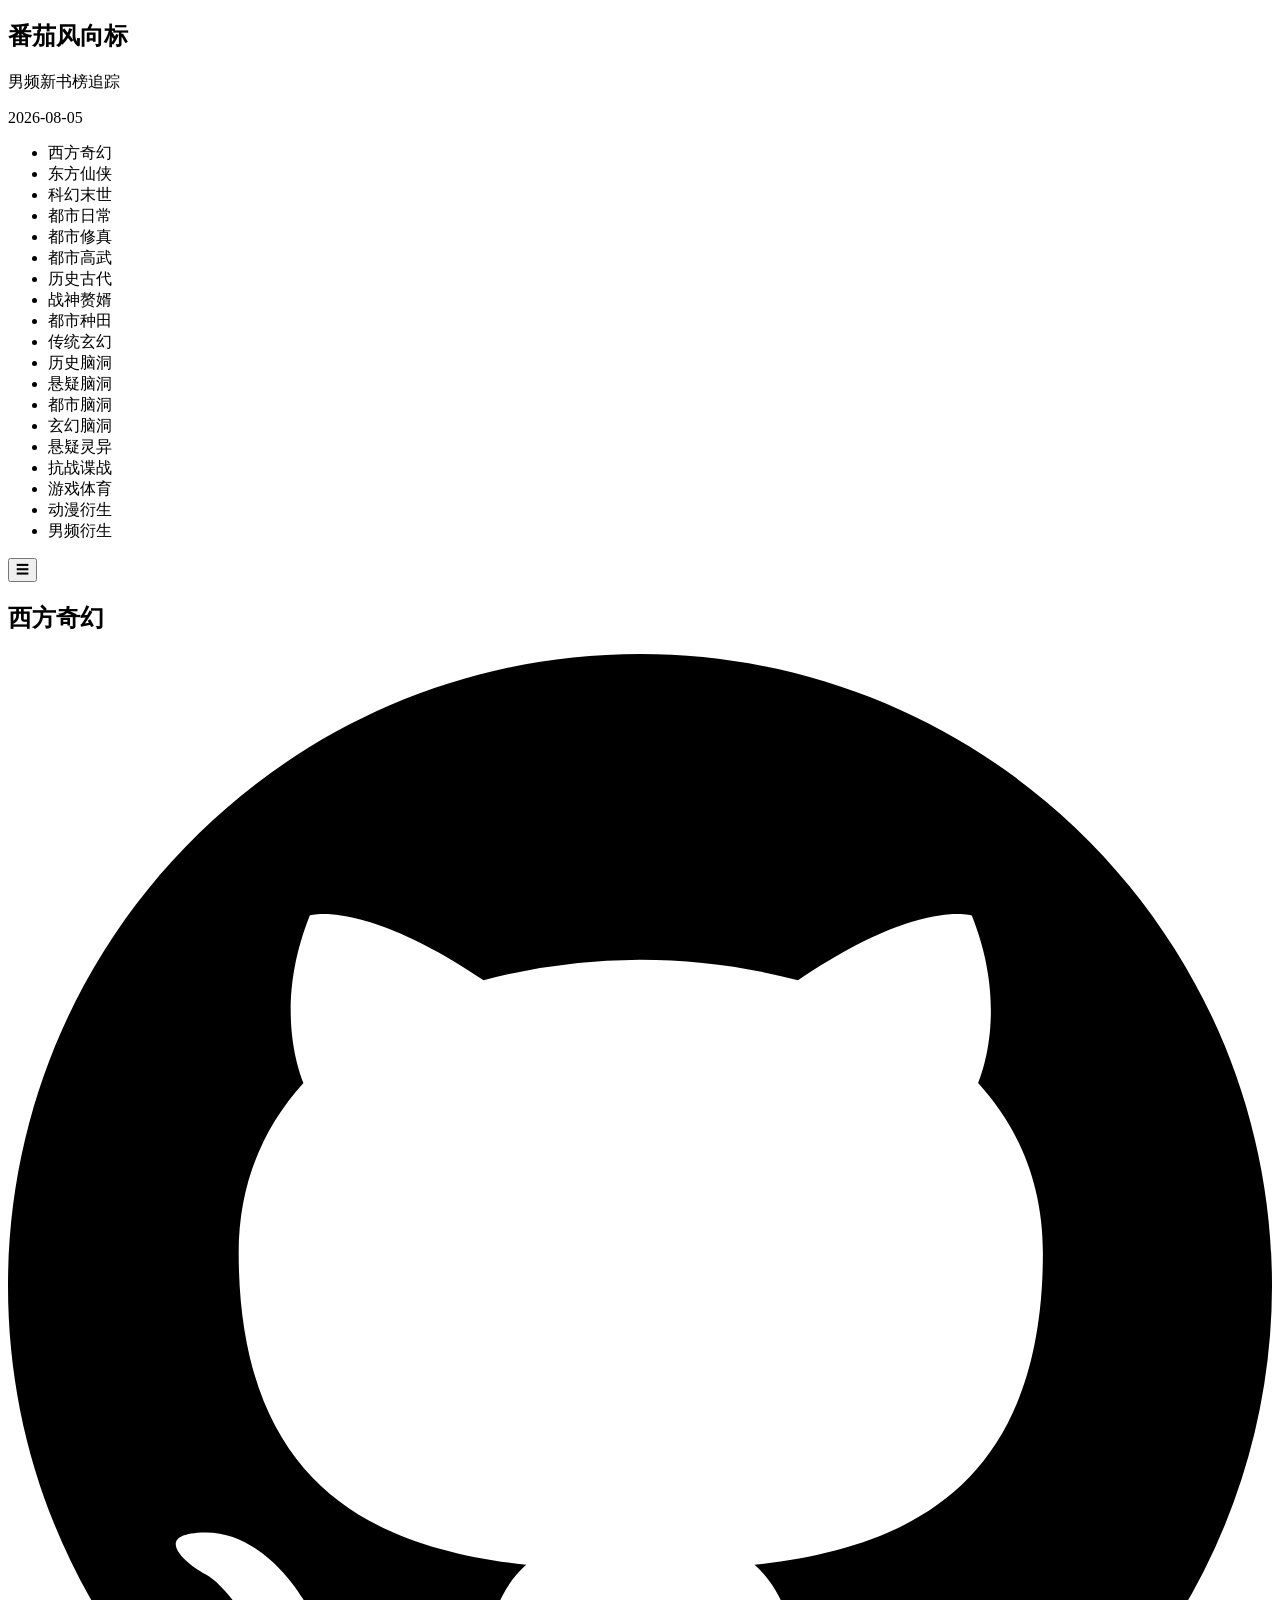
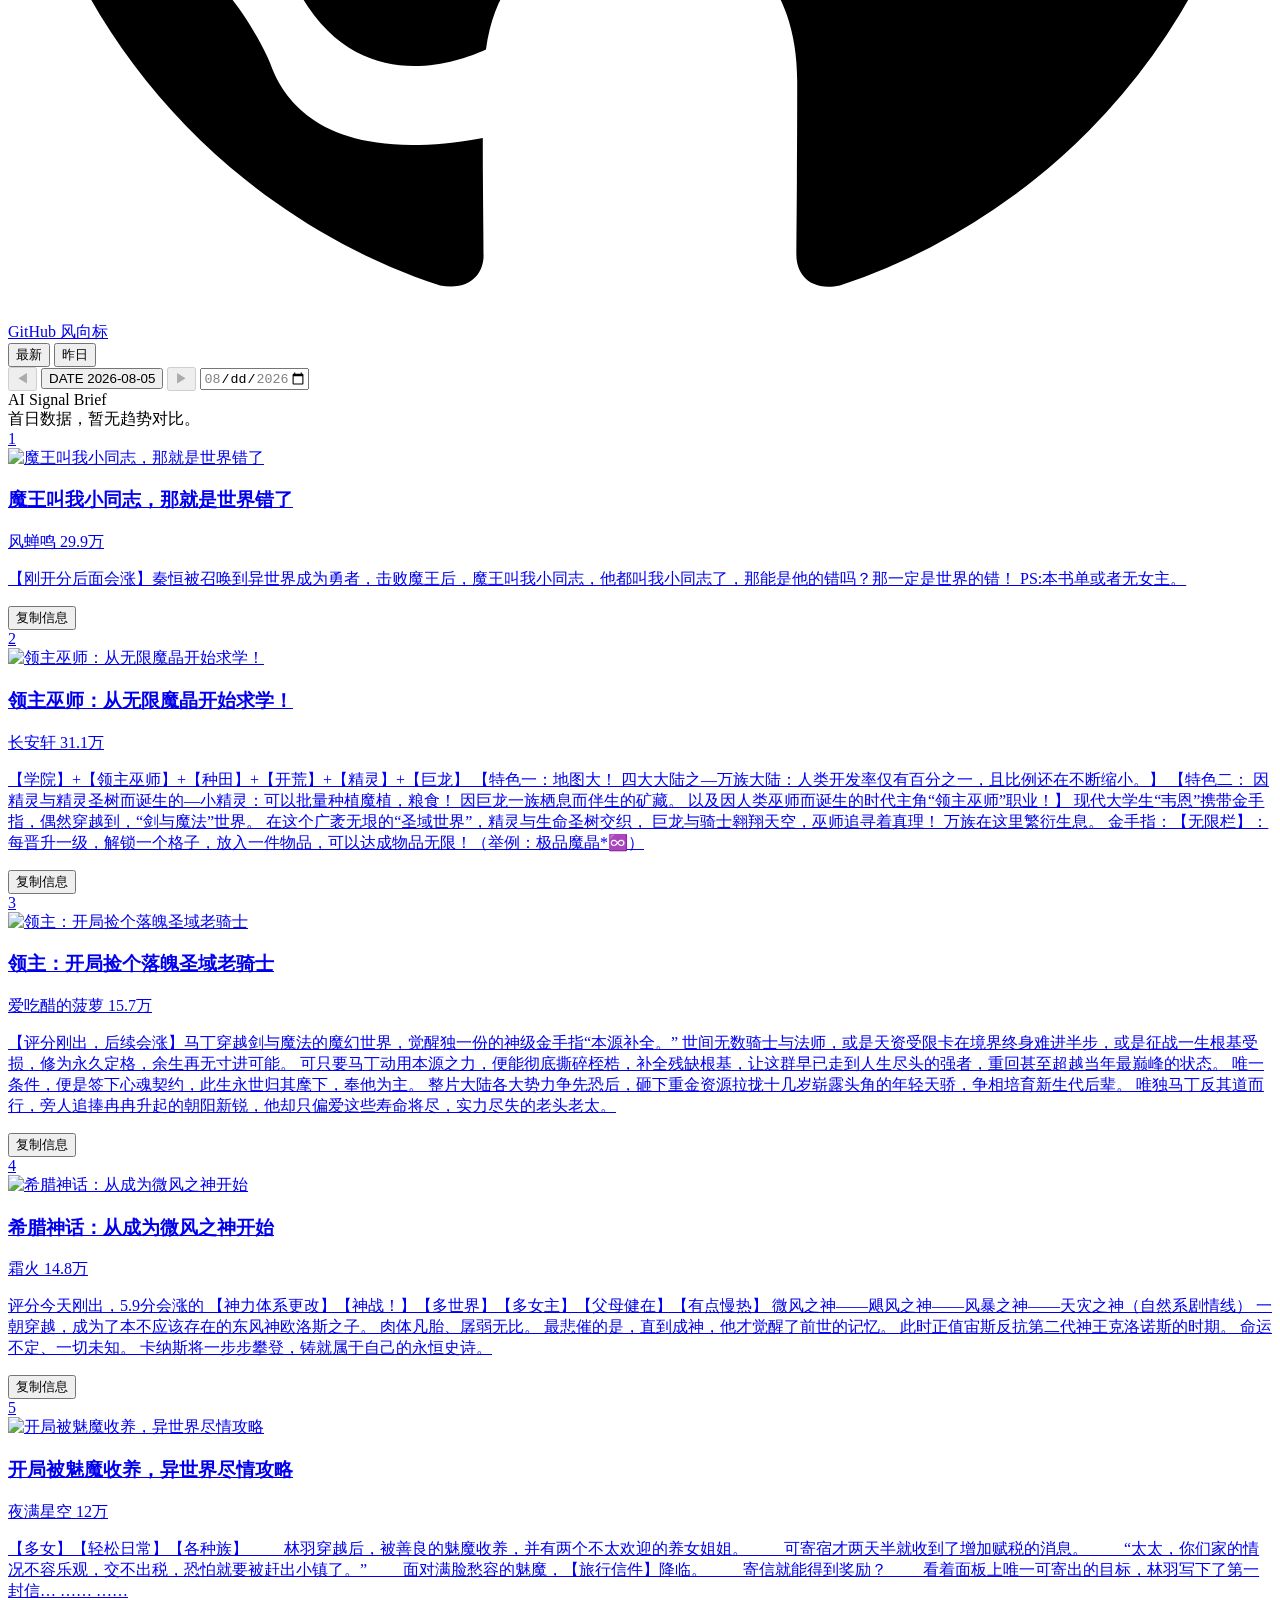
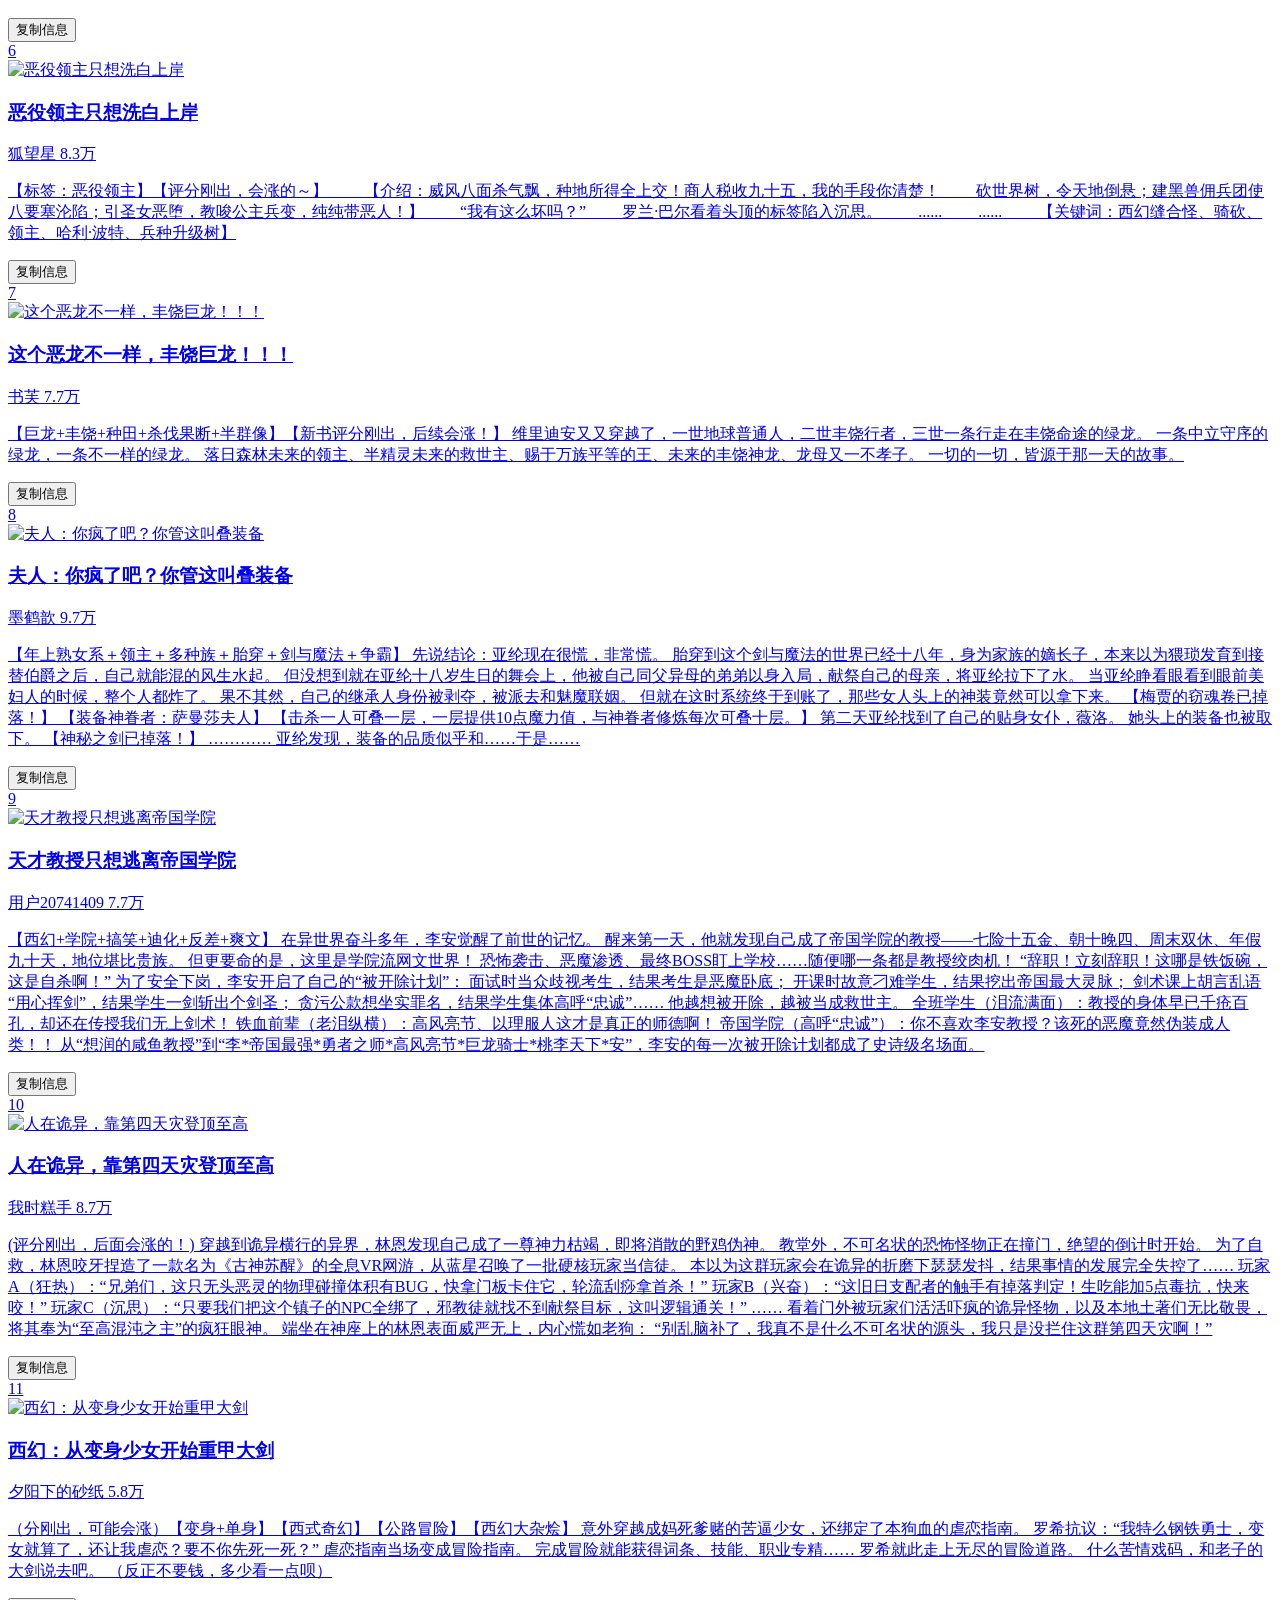
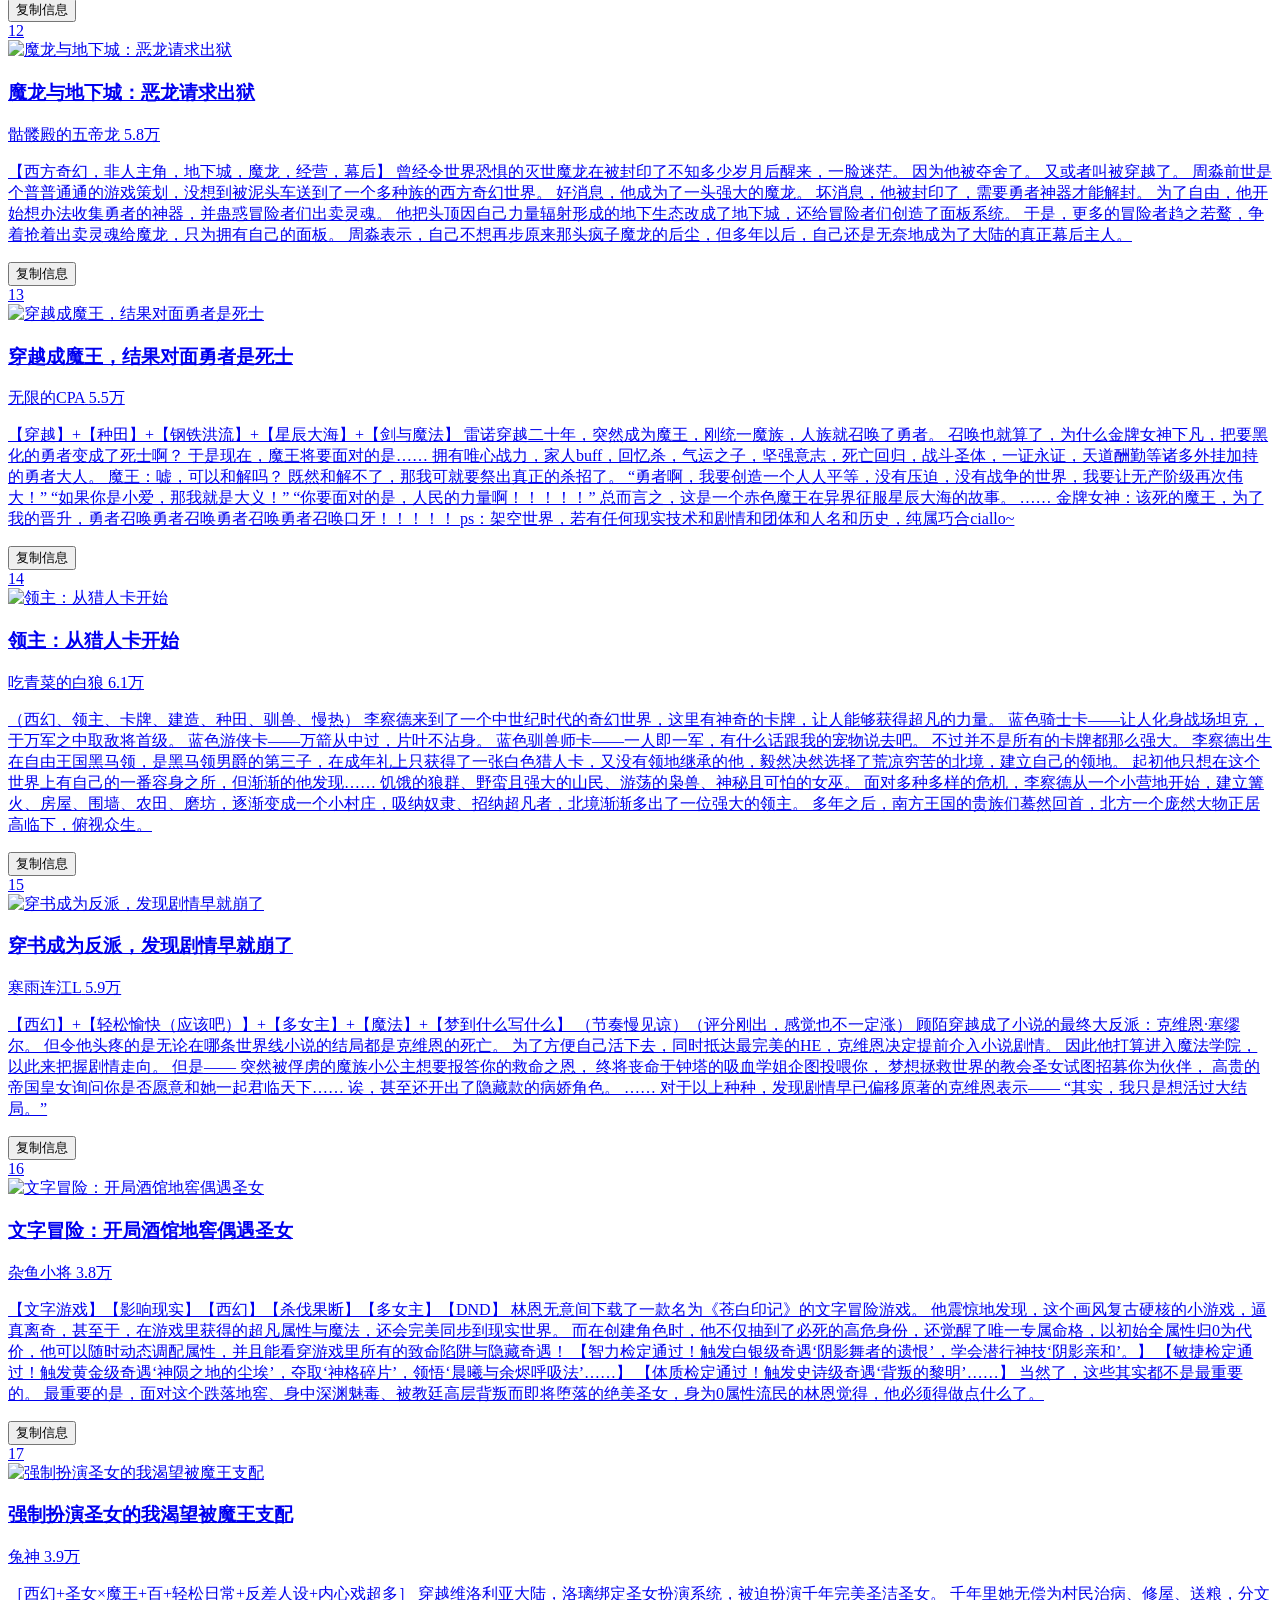
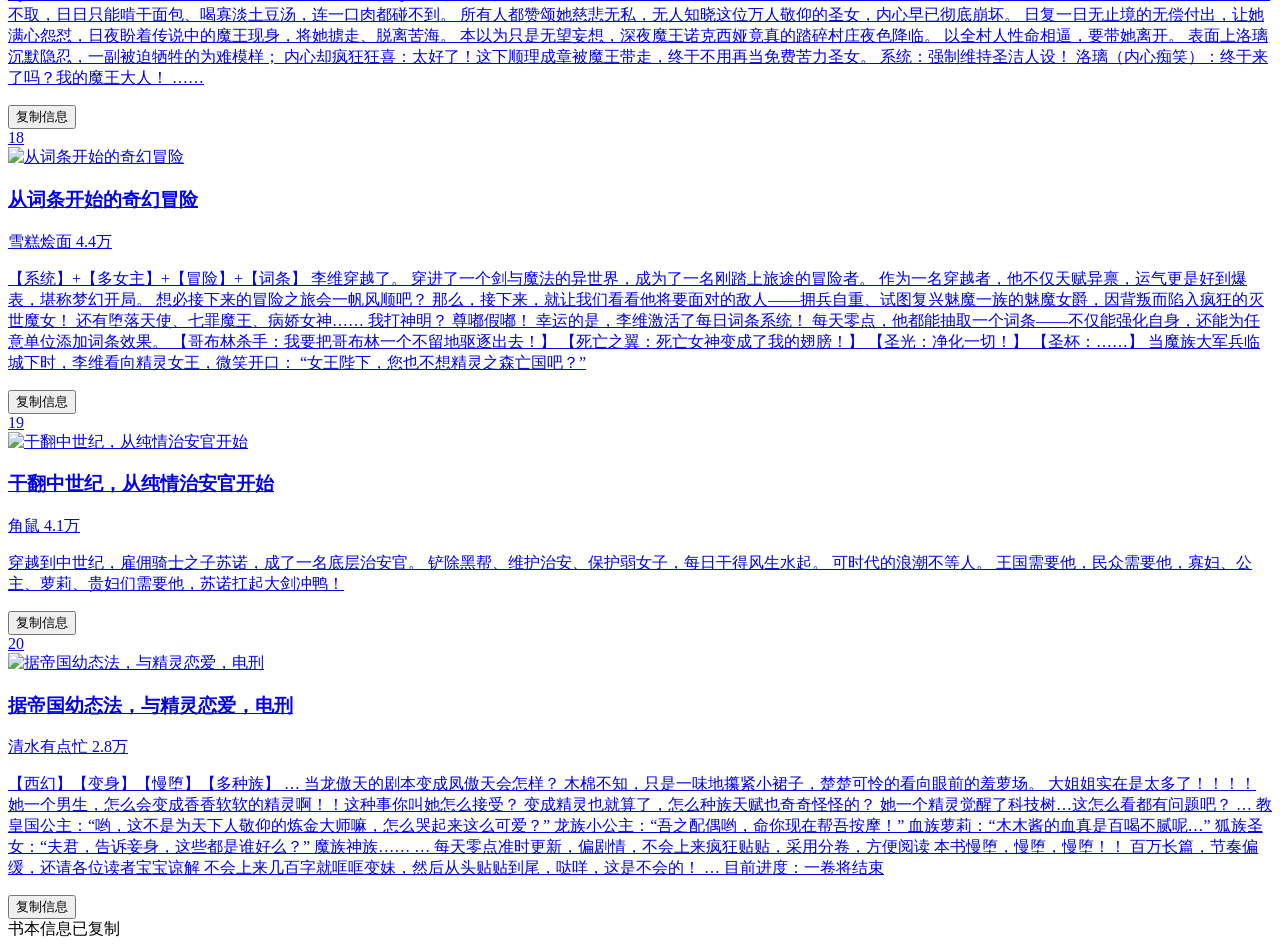
==== index.html @ aacdaa06 "feat: switch Fanqie tracker to male rankings" ====
<!DOCTYPE html>
<html lang="zh-CN">
<head>
    <meta charset="UTF-8">
    <meta name="viewport" content="width=device-width, initial-scale=1.0">
    <title>番茄男频新书榜 · 风向标 | 每日男频趋势追踪</title>
    <link rel="stylesheet" href="css/style.css">
    <meta name="description" content="番茄小说男频新书榜趋势分析与风向标">
</head>
<body>
    <div class="app-container">
        <!-- 侧边栏 -->
        <aside class="sidebar" id="sidebar">
            <div class="sidebar-header">
                <h1>番茄风向标</h1>
                <p class="sidebar-subtitle">男频新书榜追踪</p>
                <p id="update-date" class="update-date">加载中...</p>
            </div>
            <nav class="category-nav">
                <ul id="category-list">
                    <li class="loading-item">加载中...</li>
                </ul>
            </nav>
        </aside>

        <!-- 主内容区 -->
        <main class="main-content">
            <header class="main-header">
                <button class="mobile-menu-btn" id="mobile-menu-btn" aria-label="菜单">☰</button>
                <div class="header-left">
                    <h2 id="current-category-title">全部分类</h2>
                </div>
                <div class="header-right">
                    <a class="github-link-btn" href="https://github.com/ents1008/FanqieRankTracker" target="_blank" rel="noopener noreferrer" aria-label="打开 GitHub 仓库">
                        <svg viewBox="0 0 16 16" aria-hidden="true" focusable="false">
                            <path d="M8 0C3.58 0 0 3.58 0 8c0 3.54 2.29 6.53 5.47 7.59.4.07.55-.17.55-.38 0-.19-.01-.82-.01-1.49-2.01.37-2.53-.49-2.69-.94-.09-.23-.48-.94-.82-1.13-.28-.15-.68-.52-.01-.53.63-.01 1.08.58 1.23.82.72 1.21 1.87.87 2.33.66.07-.52.28-.87.51-1.07-1.78-.2-3.64-.89-3.64-3.95 0-.87.31-1.59.82-2.15-.08-.2-.36-1.02.08-2.12 0 0 .67-.21 2.2.82A7.65 7.65 0 0 1 8 3.87c.68 0 1.36.09 2 .26 1.53-1.04 2.2-.82 2.2-.82.44 1.1.16 1.92.08 2.12.51.56.82 1.27.82 2.15 0 3.07-1.87 3.75-3.65 3.95.29.25.54.73.54 1.48 0 1.07-.01 1.93-.01 2.2 0 .21.15.46.55.38A8.013 8.013 0 0 0 16 8c0-4.42-3.58-8-8-8Z"/>
                        </svg>
                        <span>GitHub</span>
                    </a>
                    <a class="trend-link-btn" href="trend.html">风向标</a>
                    <div class="date-presets" id="date-presets">
                        <button class="preset-btn active" data-preset="latest">最新</button>
                        <button class="preset-btn" data-preset="yesterday">昨日</button>
                    </div>
                    <div class="date-picker-wrap">
                        <button class="date-nav-btn" id="date-prev" aria-label="前一天" title="前一天">◀</button>
                        <button class="date-picker-btn" id="date-picker-btn">
                            <span class="date-icon">DATE</span>
                            <span id="date-display">加载中...</span>
                        </button>
                        <button class="date-nav-btn" id="date-next" aria-label="后一天" title="后一天">▶</button>
                        <input type="date" id="date-input" class="date-input-hidden">
                    </div>
                </div>
            </header>

            <!-- 风向标区域 -->
            <section class="trend-panel" id="trend-panel">
                <div class="trend-ai" id="trend-ai">
                    <div class="ai-label">AI Signal Brief</div>
                    <div class="ai-content" id="ai-content"></div>
                </div>
            </section>

            <!-- 书籍瀑布流 -->
            <section class="books-waterfall" id="books-waterfall">
                <!-- 书籍卡片由 JS 动态渲染 -->
            </section>
        </main>
    </div>

    <script src="js/config.js"></script>
    <script src="js/app.js"></script>
</body>
</html>
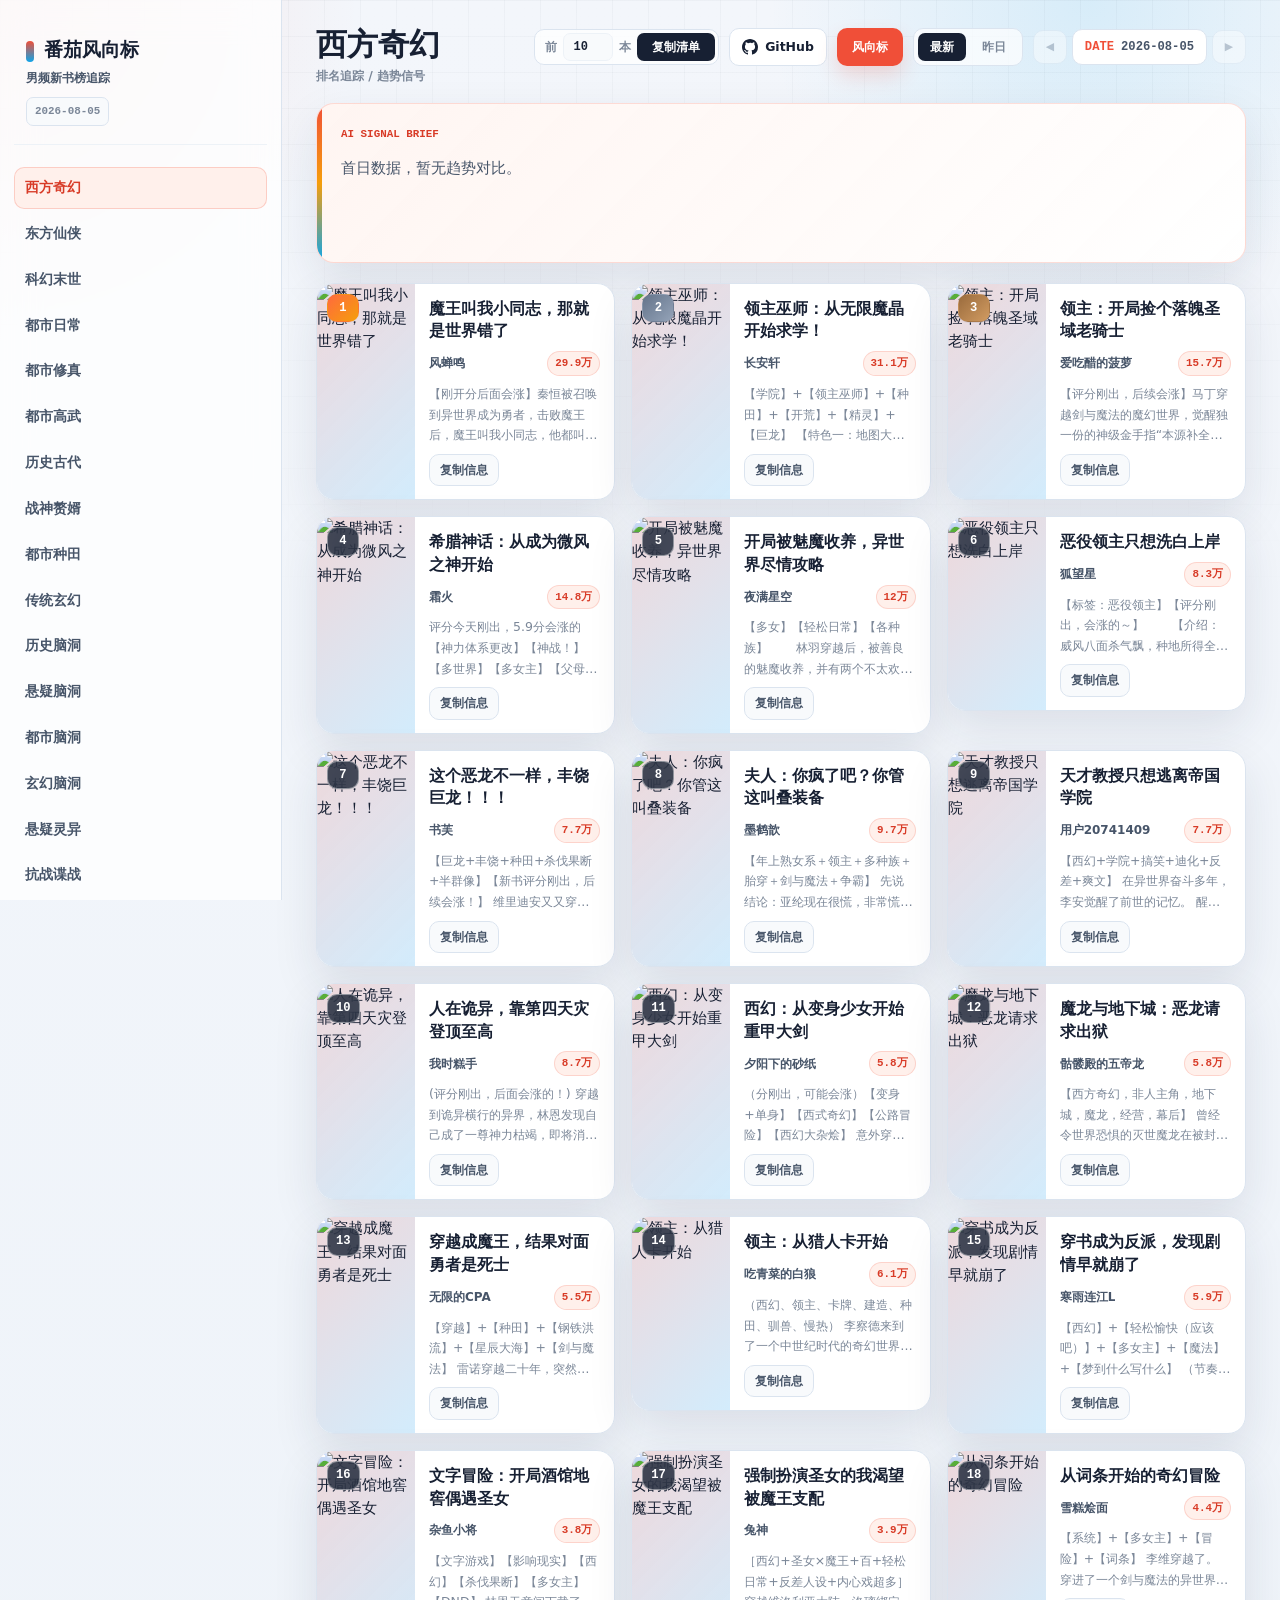
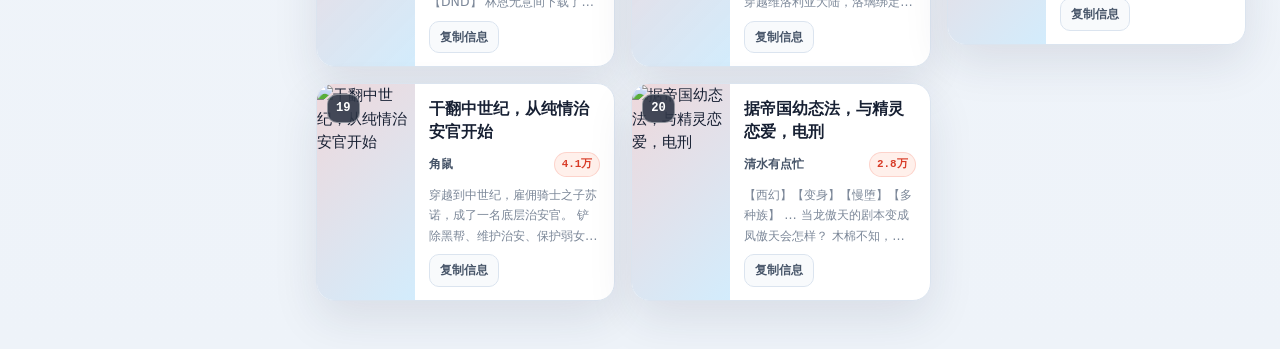
==== commit 668f9cf4: "feat: add category task list copy" ====
--- a/index.html
+++ b/index.html
@@ -5,6 +5,7 @@
     <meta name="viewport" content="width=device-width, initial-scale=1.0">
     <title>番茄男频新书榜 · 风向标 | 每日男频趋势追踪</title>
     <link rel="stylesheet" href="css/style.css">
+    <link rel="icon" type="image/svg+xml" href="favicon.svg">
     <meta name="description" content="番茄小说男频新书榜趋势分析与风向标">
 </head>
 <body>
@@ -31,6 +32,12 @@
                     <h2 id="current-category-title">全部分类</h2>
                 </div>
                 <div class="header-right">
+                    <div class="task-copy-control" role="group" aria-label="复制当前分类书籍链接清单">
+                        <label for="task-copy-count">前</label>
+                        <input id="task-copy-count" class="task-copy-count" type="number" value="10" min="1" max="20" step="1" inputmode="numeric" aria-label="复制本数" disabled>
+                        <span>本</span>
+                        <button class="task-copy-btn" id="task-copy-btn" type="button" disabled>复制清单</button>
+                    </div>
                     <a class="github-link-btn" href="https://github.com/ents1008/FanqieRankTracker" target="_blank" rel="noopener noreferrer" aria-label="打开 GitHub 仓库">
                         <svg viewBox="0 0 16 16" aria-hidden="true" focusable="false">
                             <path d="M8 0C3.58 0 0 3.58 0 8c0 3.54 2.29 6.53 5.47 7.59.4.07.55-.17.55-.38 0-.19-.01-.82-.01-1.49-2.01.37-2.53-.49-2.69-.94-.09-.23-.48-.94-.82-1.13-.28-.15-.68-.52-.01-.53.63-.01 1.08.58 1.23.82.72 1.21 1.87.87 2.33.66.07-.52.28-.87.51-1.07-1.78-.2-3.64-.89-3.64-3.95 0-.87.31-1.59.82-2.15-.08-.2-.36-1.02.08-2.12 0 0 .67-.21 2.2.82A7.65 7.65 0 0 1 8 3.87c.68 0 1.36.09 2 .26 1.53-1.04 2.2-.82 2.2-.82.44 1.1.16 1.92.08 2.12.51.56.82 1.27.82 2.15 0 3.07-1.87 3.75-3.65 3.95.29.25.54.73.54 1.48 0 1.07-.01 1.93-.01 2.2 0 .21.15.46.55.38A8.013 8.013 0 0 0 16 8c0-4.42-3.58-8-8-8Z"/>
--- a/css/style.css
+++ b/css/style.css
@@ -0,0 +1,1890 @@
+/* ============================================================
+   Fanqie Rank Tracker - Tomato Signal Dashboard
+   Based on Open Design "dashboard": compact cards, cool surfaces,
+   status-first information design. Adapted with Fanqie tomato red
+   and readable Chinese data typography.
+   ============================================================ */
+
+:root {
+    --bg: #f3f6fb;
+    --bg-strong: #e8eef7;
+    --surface: #ffffff;
+    --surface-soft: #f8fafc;
+    --surface-tint: #fff4f0;
+    --surface-cool: #eef6ff;
+    --panel: rgba(255, 255, 255, 0.86);
+    --panel-solid: #ffffff;
+    --border: #dbe4ef;
+    --border-soft: #edf2f7;
+    --border-strong: #c8d4e3;
+
+    --text-primary: #172033;
+    --text-secondary: #475569;
+    --text-muted: #7b8798;
+    --text-faint: #a8b3c3;
+
+    --accent: #f04f38;
+    --accent-strong: #d83b27;
+    --accent-soft: rgba(240, 79, 56, 0.1);
+    --accent-wash: #fff0eb;
+    --accent-on: #ffffff;
+
+    --info: #0ea5e9;
+    --info-soft: rgba(14, 165, 233, 0.1);
+    --green: #10b981;
+    --green-soft: rgba(16, 185, 129, 0.12);
+    --red: #ef4444;
+    --red-soft: rgba(239, 68, 68, 0.1);
+    --amber: #f59e0b;
+    --amber-soft: rgba(245, 158, 11, 0.13);
+    --purple: #7c3aed;
+
+    --shadow-card: 0 18px 46px rgba(25, 39, 64, 0.1);
+    --shadow-hover: 0 22px 54px rgba(25, 39, 64, 0.16);
+    --ring: 0 0 0 4px rgba(240, 79, 56, 0.14);
+
+    --radius-xl: 18px;
+    --radius-lg: 14px;
+    --radius-md: 10px;
+    --radius-sm: 7px;
+    --radius-pill: 999px;
+
+    --sidebar-w: 282px;
+    --font-display: Inter, "PingFang SC", "Microsoft YaHei", system-ui, sans-serif;
+    --font-body: Inter, "PingFang SC", "Microsoft YaHei", system-ui, sans-serif;
+    --font-mono: "IBM Plex Mono", "SFMono-Regular", Consolas, ui-monospace, monospace;
+}
+
+* {
+    box-sizing: border-box;
+    margin: 0;
+    padding: 0;
+}
+
+html {
+    color-scheme: light;
+}
+
+body {
+    min-height: 100vh;
+    background:
+        radial-gradient(circle at top left, rgba(240, 79, 56, 0.12), transparent 360px),
+        radial-gradient(circle at 85% 0, rgba(14, 165, 233, 0.12), transparent 320px),
+        linear-gradient(180deg, var(--bg) 0%, #eef3f9 100%);
+    color: var(--text-primary);
+    font-family: var(--font-body);
+    font-size: 15px;
+    line-height: 1.55;
+    overflow-x: hidden;
+    -webkit-font-smoothing: antialiased;
+    text-rendering: optimizeLegibility;
+}
+
+body::before {
+    content: "";
+    position: fixed;
+    inset: 0;
+    pointer-events: none;
+    background-image:
+        linear-gradient(rgba(23, 32, 51, 0.035) 1px, transparent 1px),
+        linear-gradient(90deg, rgba(23, 32, 51, 0.035) 1px, transparent 1px);
+    background-size: 36px 36px;
+    mask-image: linear-gradient(180deg, rgba(0, 0, 0, 0.85), transparent 70%);
+    z-index: -1;
+}
+
+button,
+select,
+input {
+    font: inherit;
+}
+
+button,
+a,
+select {
+    -webkit-tap-highlight-color: transparent;
+}
+
+button:focus-visible,
+a:focus-visible,
+select:focus-visible,
+input:focus-visible {
+    outline: none;
+    box-shadow: var(--ring);
+}
+
+::selection {
+    background: rgba(240, 79, 56, 0.2);
+    color: var(--text-primary);
+}
+
+::-webkit-scrollbar {
+    width: 10px;
+    height: 10px;
+}
+
+::-webkit-scrollbar-track {
+    background: transparent;
+}
+
+::-webkit-scrollbar-thumb {
+    background: #cbd6e4;
+    border: 3px solid transparent;
+    border-radius: var(--radius-pill);
+    background-clip: content-box;
+}
+
+::-webkit-scrollbar-thumb:hover {
+    background: #aebbd0;
+    border: 3px solid transparent;
+    background-clip: content-box;
+}
+
+.app-container {
+    display: flex;
+    min-height: 100vh;
+}
+
+/* ===== Sidebar ===== */
+.sidebar {
+    width: var(--sidebar-w);
+    flex-shrink: 0;
+    position: sticky;
+    top: 0;
+    z-index: 100;
+    height: 100vh;
+    padding: 24px 14px;
+    overflow-y: auto;
+    background: rgba(255, 255, 255, 0.78);
+    border-right: 1px solid var(--border);
+    backdrop-filter: blur(18px);
+    -webkit-backdrop-filter: blur(18px);
+    transition: transform 0.22s cubic-bezier(0.2, 0, 0, 1);
+}
+
+.sidebar-header {
+    margin-bottom: 22px;
+    padding: 14px 12px 18px;
+    border-bottom: 1px solid var(--border-soft);
+}
+
+.sidebar-header h1 {
+    position: relative;
+    padding-left: 18px;
+    color: var(--text-primary);
+    font-family: var(--font-display);
+    font-size: 1.2rem;
+    font-weight: 760;
+    line-height: 1.2;
+}
+
+.sidebar-header h1::before {
+    content: "";
+    position: absolute;
+    left: 0;
+    top: 0.18em;
+    width: 8px;
+    height: 1.05em;
+    border-radius: var(--radius-pill);
+    background: linear-gradient(180deg, var(--accent), var(--info));
+}
+
+.sidebar-subtitle {
+    margin-top: 7px;
+    color: var(--text-secondary);
+    font-size: 0.78rem;
+    font-weight: 650;
+}
+
+.update-date {
+    display: inline-flex;
+    margin-top: 10px;
+    padding: 5px 8px;
+    border: 1px solid var(--border);
+    border-radius: var(--radius-sm);
+    background: var(--surface-soft);
+    color: var(--text-muted);
+    font-family: var(--font-mono);
+    font-size: 0.68rem;
+    font-weight: 650;
+}
+
+.category-nav ul {
+    list-style: none;
+}
+
+.category-nav li {
+    min-height: 38px;
+    margin-bottom: 4px;
+    padding: 9px 10px;
+    border: 1px solid transparent;
+    border-radius: var(--radius-md);
+    color: var(--text-secondary);
+    cursor: pointer;
+    display: flex;
+    align-items: center;
+    justify-content: space-between;
+    gap: 8px;
+    font-size: 0.88rem;
+    font-weight: 620;
+    transition:
+        background-color 0.18s ease,
+        border-color 0.18s ease,
+        color 0.18s ease,
+        transform 0.18s ease;
+}
+
+.category-nav li:hover {
+    background: var(--surface-soft);
+    border-color: var(--border);
+    color: var(--text-primary);
+    transform: translateX(2px);
+}
+
+.category-nav li.active {
+    background: var(--accent-wash);
+    border-color: rgba(240, 79, 56, 0.22);
+    color: var(--accent-strong);
+}
+
+.cat-badge {
+    min-width: 28px;
+    padding: 2px 7px;
+    border-radius: var(--radius-pill);
+    font-family: var(--font-mono);
+    font-size: 0.68rem;
+    font-weight: 760;
+    text-align: center;
+}
+
+.cat-badge.new {
+    background: var(--green-soft);
+    color: #087f5b;
+}
+
+/* ===== Main Layout ===== */
+.main-content {
+    flex: 1;
+    min-width: 0;
+    padding: 28px 34px 48px;
+}
+
+.main-header {
+    display: flex;
+    align-items: flex-start;
+    justify-content: space-between;
+    gap: 20px;
+    margin-bottom: 20px;
+}
+
+.header-left {
+    flex-shrink: 0;
+    min-width: 0;
+}
+
+.main-header h2 {
+    color: var(--text-primary);
+    font-family: var(--font-display);
+    font-size: clamp(1.65rem, 2.4vw, 2.35rem);
+    font-weight: 780;
+    line-height: 1.08;
+    letter-spacing: 0;
+}
+
+.main-header h2::after {
+    content: "排名追踪 / 趋势信号";
+    display: block;
+    margin-top: 8px;
+    color: var(--text-muted);
+    font-family: var(--font-body);
+    font-size: 0.78rem;
+    font-weight: 650;
+}
+
+.header-right {
+    display: flex;
+    align-items: center;
+    justify-content: flex-end;
+    flex-wrap: wrap;
+    gap: 10px;
+}
+
+.github-link-btn,
+.trend-link-btn,
+.task-copy-btn,
+.preset-btn,
+.date-picker-btn,
+.date-nav-btn,
+.mobile-menu-btn,
+.range-btn,
+.category-chip,
+.back-link,
+.source-link-btn,
+.hot-type-row,
+.book-copy-btn {
+    transition:
+        background-color 0.18s ease,
+        border-color 0.18s ease,
+        color 0.18s ease,
+        box-shadow 0.18s ease,
+        transform 0.18s ease;
+}
+
+.task-copy-control {
+    min-height: 36px;
+    padding: 3px 3px 3px 10px;
+    border: 1px solid var(--border);
+    border-radius: var(--radius-md);
+    background: rgba(255, 255, 255, 0.76);
+    color: var(--text-muted);
+    display: inline-flex;
+    align-items: center;
+    gap: 6px;
+    font-size: 0.74rem;
+    font-weight: 720;
+    white-space: nowrap;
+}
+
+.task-copy-count {
+    width: 50px;
+    height: 28px;
+    padding: 0 4px;
+    border: 1px solid var(--border-soft);
+    border-radius: var(--radius-sm);
+    background: var(--surface-soft);
+    color: var(--text-primary);
+    font-family: var(--font-mono);
+    font-size: 0.75rem;
+    font-weight: 760;
+    text-align: center;
+}
+
+.task-copy-count:disabled {
+    color: var(--text-faint);
+    cursor: not-allowed;
+}
+
+.task-copy-btn {
+    min-width: 78px;
+    height: 28px;
+    padding: 0 11px;
+    border: 0;
+    border-radius: var(--radius-sm);
+    background: var(--text-primary);
+    color: #ffffff;
+    cursor: pointer;
+    font-size: 0.75rem;
+    font-weight: 760;
+    white-space: nowrap;
+}
+
+.task-copy-btn:hover:not(:disabled) {
+    background: var(--accent-strong);
+    transform: translateY(-1px);
+}
+
+.task-copy-btn.copied {
+    background: var(--green);
+}
+
+.task-copy-btn:disabled {
+    background: var(--border-strong);
+    color: var(--surface-soft);
+    cursor: not-allowed;
+}
+
+.github-link-btn {
+    min-height: 36px;
+    padding: 8px 12px;
+    border: 1px solid var(--border);
+    border-radius: var(--radius-md);
+    background: var(--surface);
+    color: var(--text-primary);
+    display: inline-flex;
+    align-items: center;
+    justify-content: center;
+    gap: 7px;
+    font-size: 0.78rem;
+    font-weight: 760;
+    text-decoration: none;
+    white-space: nowrap;
+}
+
+.github-link-btn svg {
+    width: 16px;
+    height: 16px;
+    fill: currentColor;
+    flex: 0 0 auto;
+}
+
+.github-link-btn:hover {
+    border-color: var(--text-primary);
+    background: var(--text-primary);
+    color: #ffffff;
+    transform: translateY(-1px);
+}
+
+.trend-link-btn {
+    min-height: 36px;
+    padding: 8px 14px;
+    border: 1px solid rgba(240, 79, 56, 0.24);
+    border-radius: var(--radius-md);
+    background: var(--accent);
+    color: var(--accent-on);
+    display: inline-flex;
+    align-items: center;
+    justify-content: center;
+    font-size: 0.78rem;
+    font-weight: 760;
+    text-decoration: none;
+    white-space: nowrap;
+    box-shadow: 0 10px 20px rgba(240, 79, 56, 0.18);
+}
+
+.trend-link-btn:hover {
+    background: var(--accent-strong);
+    transform: translateY(-1px);
+}
+
+.date-presets,
+.trend-range {
+    display: inline-flex;
+    gap: 4px;
+    padding: 4px;
+    border: 1px solid var(--border);
+    border-radius: var(--radius-md);
+    background: rgba(255, 255, 255, 0.7);
+}
+
+.preset-btn,
+.range-btn {
+    height: 28px;
+    padding: 0 12px;
+    border: 0;
+    border-radius: var(--radius-sm);
+    background: transparent;
+    color: var(--text-muted);
+    cursor: pointer;
+    font-size: 0.75rem;
+    font-weight: 720;
+    white-space: nowrap;
+}
+
+.preset-btn:hover,
+.range-btn:hover {
+    background: var(--surface-soft);
+    color: var(--text-primary);
+}
+
+.preset-btn.active,
+.range-btn.active {
+    background: var(--text-primary);
+    color: #ffffff;
+}
+
+.date-picker-wrap {
+    display: inline-flex;
+    align-items: center;
+    gap: 5px;
+    position: relative;
+}
+
+.date-picker-btn {
+    min-height: 36px;
+    padding: 8px 12px;
+    border: 1px solid var(--border);
+    border-radius: var(--radius-md);
+    background: var(--surface);
+    color: var(--text-secondary);
+    cursor: pointer;
+    display: inline-flex;
+    align-items: center;
+    gap: 7px;
+    font-family: var(--font-mono);
+    font-size: 0.76rem;
+    font-weight: 650;
+    white-space: nowrap;
+}
+
+.date-picker-btn:hover {
+    border-color: rgba(240, 79, 56, 0.28);
+    color: var(--accent-strong);
+}
+
+.date-picker-btn .date-icon {
+    color: var(--accent);
+    font-size: 0.76rem;
+}
+
+.date-nav-btn {
+    width: 34px;
+    height: 34px;
+    border: 1px solid var(--border);
+    border-radius: var(--radius-md);
+    background: var(--surface);
+    color: var(--text-muted);
+    cursor: pointer;
+    display: inline-flex;
+    align-items: center;
+    justify-content: center;
+    font-size: 0.68rem;
+}
+
+.date-nav-btn:hover:not(:disabled) {
+    border-color: var(--accent);
+    color: var(--accent-strong);
+    transform: translateY(-1px);
+}
+
+.date-nav-btn:disabled {
+    opacity: 0.42;
+    cursor: not-allowed;
+}
+
+.date-picker-btn.is-historical {
+    background: var(--accent-wash);
+    border-color: rgba(240, 79, 56, 0.28);
+    color: var(--accent-strong);
+}
+
+.date-input-hidden {
+    position: absolute;
+    top: 100%;
+    right: 0;
+    width: 0;
+    height: 0;
+    border: 0;
+    opacity: 0;
+    pointer-events: none;
+}
+
+.mobile-menu-btn {
+    display: none;
+    width: 38px;
+    height: 38px;
+    border: 1px solid var(--border);
+    border-radius: var(--radius-md);
+    background: var(--surface);
+    color: var(--text-primary);
+    cursor: pointer;
+    font-size: 1rem;
+}
+
+.mobile-menu-btn:hover {
+    border-color: var(--accent);
+    color: var(--accent);
+}
+
+/* ===== Trend Panel ===== */
+.trend-panel {
+    display: grid;
+    grid-template-columns: 1fr;
+    margin-bottom: 20px;
+}
+
+.trend-ai {
+    position: relative;
+    min-height: 160px;
+    padding: 22px 24px 24px;
+    border: 1px solid rgba(240, 79, 56, 0.18);
+    border-radius: var(--radius-xl);
+    background:
+        linear-gradient(135deg, rgba(255, 244, 240, 0.9), rgba(255, 255, 255, 0.96)),
+        var(--surface);
+    box-shadow: var(--shadow-card);
+    overflow: hidden;
+}
+
+.trend-ai::before {
+    content: "";
+    position: absolute;
+    inset: 0 auto 0 0;
+    width: 5px;
+    background: linear-gradient(180deg, var(--accent), var(--amber), var(--info));
+}
+
+.ai-label,
+.panel-kicker,
+.back-link {
+    color: var(--accent-strong);
+    font-family: var(--font-mono);
+    font-size: 0.68rem;
+    font-weight: 760;
+    letter-spacing: 0;
+    text-transform: uppercase;
+}
+
+.ai-label {
+    margin-bottom: 12px;
+}
+
+.ai-content {
+    color: var(--text-secondary);
+    font-size: 0.92rem;
+    line-height: 1.85;
+    white-space: pre-wrap;
+    user-select: text;
+}
+
+.ai-content strong,
+.summary-item strong {
+    padding: 1px 5px;
+    border-radius: 4px;
+    background: var(--accent-soft);
+    color: var(--accent-strong);
+    font-weight: 760;
+}
+
+.ai-content em {
+    color: #087f5b;
+    font-style: normal;
+    font-weight: 720;
+}
+
+.ai-content .cursor {
+    display: inline-block;
+    width: 2px;
+    height: 1.05em;
+    margin-left: 2px;
+    background: var(--accent);
+    vertical-align: text-bottom;
+    animation: blink 0.8s steps(1) infinite;
+}
+
+@keyframes blink {
+    0%, 100% { opacity: 1; }
+    50% { opacity: 0; }
+}
+
+.ai-loading,
+.muted-line {
+    color: var(--text-muted);
+    font-size: 0.86rem;
+}
+
+/* ===== Book Grid ===== */
+.books-waterfall {
+    display: grid;
+    grid-template-columns: repeat(auto-fill, minmax(292px, 1fr));
+    gap: 16px;
+    align-items: start;
+}
+
+.book-card {
+    position: relative;
+    display: grid;
+    grid-template-columns: 98px minmax(0, 1fr);
+    min-height: 188px;
+    overflow: hidden;
+    border: 1px solid var(--border);
+    border-radius: var(--radius-xl);
+    background: var(--surface);
+    color: inherit;
+    text-decoration: none;
+    box-shadow: var(--shadow-card);
+    user-select: text;
+    -webkit-user-select: text;
+    transition:
+        border-color 0.2s ease,
+        box-shadow 0.2s ease,
+        transform 0.2s ease;
+}
+
+.book-card:hover {
+    border-color: rgba(240, 79, 56, 0.3);
+    box-shadow: var(--shadow-hover);
+    transform: translateY(-3px);
+}
+
+.book-cover {
+    min-height: 188px;
+    background:
+        linear-gradient(135deg, rgba(240, 79, 56, 0.18), rgba(14, 165, 233, 0.12)),
+        var(--surface-cool);
+    overflow: hidden;
+    position: relative;
+}
+
+.book-cover img {
+    width: 100%;
+    height: 100%;
+    min-height: 188px;
+    object-fit: cover;
+    display: block;
+    transition: transform 0.5s ease;
+}
+
+.book-card:hover .book-cover img {
+    transform: scale(1.04);
+}
+
+.no-cover {
+    height: 100%;
+    min-height: 188px;
+    padding: 12px;
+    color: var(--text-muted);
+    display: flex;
+    align-items: center;
+    justify-content: center;
+    font-size: 0.78rem;
+    text-align: center;
+}
+
+.book-info {
+    min-width: 0;
+    padding: 14px 14px 13px;
+    display: flex;
+    flex-direction: column;
+    gap: 8px;
+}
+
+.book-title {
+    color: var(--text-primary);
+    display: -webkit-box;
+    overflow: hidden;
+    font-family: var(--font-display);
+    font-size: 0.98rem;
+    font-weight: 760;
+    letter-spacing: 0;
+    line-height: 1.45;
+    -webkit-box-orient: vertical;
+    -webkit-line-clamp: 2;
+}
+
+.book-meta {
+    display: flex;
+    align-items: center;
+    justify-content: space-between;
+    gap: 8px;
+    color: var(--text-muted);
+    font-size: 0.75rem;
+}
+
+.book-author {
+    min-width: 0;
+    overflow: hidden;
+    color: var(--text-secondary);
+    font-weight: 650;
+    text-overflow: ellipsis;
+    white-space: nowrap;
+}
+
+.book-reads {
+    flex-shrink: 0;
+    padding: 3px 7px;
+    border: 1px solid rgba(240, 79, 56, 0.18);
+    border-radius: var(--radius-pill);
+    background: var(--accent-wash);
+    color: var(--accent-strong);
+    font-family: var(--font-mono);
+    font-size: 0.68rem;
+    font-weight: 700;
+}
+
+.book-intro {
+    color: var(--text-muted);
+    display: -webkit-box;
+    overflow: hidden;
+    font-size: 0.78rem;
+    line-height: 1.65;
+    -webkit-box-orient: vertical;
+    -webkit-line-clamp: 3;
+}
+
+.book-rank {
+    position: absolute;
+    left: 10px;
+    top: 10px;
+    z-index: 10;
+    min-width: 32px;
+    padding: 4px 8px;
+    border: 1px solid rgba(255, 255, 255, 0.42);
+    border-radius: var(--radius-md);
+    background: rgba(23, 32, 51, 0.78);
+    color: #ffffff;
+    font-family: var(--font-mono);
+    font-size: 0.76rem;
+    font-weight: 800;
+    text-align: center;
+    backdrop-filter: blur(10px);
+    -webkit-backdrop-filter: blur(10px);
+}
+
+.rank-1 {
+    background: linear-gradient(135deg, #ff6a3d, #f59e0b);
+    border-color: transparent;
+}
+
+.rank-2 {
+    background: linear-gradient(135deg, #64748b, #94a3b8);
+    border-color: transparent;
+}
+
+.rank-3 {
+    background: linear-gradient(135deg, #9a6b3d, #d19b61);
+    border-color: transparent;
+}
+
+.book-change {
+    position: absolute;
+    right: 10px;
+    top: 10px;
+    z-index: 10;
+    padding: 4px 8px;
+    border-radius: var(--radius-md);
+    background: rgba(255, 255, 255, 0.86);
+    border: 1px solid var(--border);
+    font-family: var(--font-mono);
+    font-size: 0.68rem;
+    font-weight: 800;
+    backdrop-filter: blur(10px);
+    -webkit-backdrop-filter: blur(10px);
+}
+
+.book-change.up {
+    color: #087f5b;
+}
+
+.book-change.down {
+    color: #b91c1c;
+}
+
+.book-change.new {
+    color: #9a5b00;
+}
+
+.book-copy-btn {
+    width: max-content;
+    max-width: 100%;
+    margin-top: auto;
+    padding: 6px 10px;
+    border: 1px solid var(--border);
+    border-radius: var(--radius-md);
+    background: var(--surface-soft);
+    color: var(--text-secondary);
+    cursor: pointer;
+    font-size: 0.74rem;
+    font-weight: 720;
+    white-space: nowrap;
+}
+
+.book-copy-btn:hover {
+    border-color: rgba(240, 79, 56, 0.28);
+    background: var(--accent-wash);
+    color: var(--accent-strong);
+    transform: translateY(-1px);
+}
+
+.book-copy-btn.copied {
+    border-color: rgba(16, 185, 129, 0.24);
+    background: var(--green-soft);
+    color: #087f5b;
+}
+
+.empty-state {
+    grid-column: 1 / -1;
+    padding: 56px 20px;
+    border: 1px dashed var(--border-strong);
+    border-radius: var(--radius-xl);
+    background: rgba(255, 255, 255, 0.72);
+    color: var(--text-secondary);
+    text-align: center;
+}
+
+.empty-state p {
+    margin-bottom: 6px;
+    font-size: 1rem;
+    font-weight: 720;
+}
+
+.empty-state .empty-hint {
+    color: var(--text-muted);
+    font-size: 0.84rem;
+    font-weight: 500;
+}
+
+/* ===== Book Detail Page ===== */
+.book-page {
+    min-height: 100vh;
+}
+
+.book-shell {
+    width: min(1120px, calc(100% - 48px));
+    margin: 0 auto;
+    padding: 28px 0 56px;
+}
+
+.book-topbar {
+    margin-bottom: 16px;
+    display: flex;
+    align-items: center;
+    justify-content: space-between;
+    gap: 12px;
+}
+
+.book-detail-page {
+    display: grid;
+    gap: 16px;
+}
+
+.book-loading,
+.book-empty-state {
+    padding: 42px 24px;
+    border: 1px solid var(--border);
+    border-radius: var(--radius-xl);
+    background: var(--panel-solid);
+    color: var(--text-secondary);
+    box-shadow: var(--shadow-card);
+    text-align: center;
+}
+
+.book-empty-state p {
+    margin-bottom: 14px;
+    font-weight: 720;
+}
+
+.book-detail-hero {
+    padding: 22px;
+    border: 1px solid var(--border);
+    border-radius: var(--radius-xl);
+    background:
+        linear-gradient(135deg, rgba(255, 244, 240, 0.88), rgba(255, 255, 255, 0.95)),
+        var(--surface);
+    box-shadow: var(--shadow-card);
+    display: grid;
+    grid-template-columns: 180px minmax(0, 1fr);
+    gap: 22px;
+}
+
+.detail-cover {
+    min-height: 256px;
+    overflow: hidden;
+    border-radius: var(--radius-lg);
+    background:
+        linear-gradient(135deg, rgba(240, 79, 56, 0.18), rgba(14, 165, 233, 0.12)),
+        var(--surface-cool);
+}
+
+.detail-cover img {
+    width: 100%;
+    height: 100%;
+    min-height: 256px;
+    object-fit: cover;
+    display: block;
+}
+
+.detail-main {
+    min-width: 0;
+    display: flex;
+    flex-direction: column;
+    align-items: flex-start;
+}
+
+.detail-main h1 {
+    margin-bottom: 8px;
+    color: var(--text-primary);
+    font-family: var(--font-display);
+    font-size: clamp(1.7rem, 3vw, 2.6rem);
+    font-weight: 800;
+    line-height: 1.12;
+}
+
+.detail-author {
+    color: var(--text-secondary);
+    font-size: 0.9rem;
+    font-weight: 650;
+}
+
+.detail-stats {
+    width: 100%;
+    margin: 18px 0;
+    display: grid;
+    grid-template-columns: repeat(3, minmax(0, 1fr));
+    gap: 10px;
+}
+
+.detail-stats span {
+    min-width: 0;
+    padding: 12px;
+    border: 1px solid var(--border-soft);
+    border-radius: var(--radius-md);
+    background: rgba(255, 255, 255, 0.7);
+}
+
+.detail-stats strong,
+.detail-stats small {
+    display: block;
+}
+
+.detail-stats strong {
+    color: var(--accent-strong);
+    font-family: var(--font-mono);
+    font-size: 1rem;
+    font-weight: 800;
+}
+
+.detail-stats small {
+    margin-top: 4px;
+    color: var(--text-muted);
+    font-size: 0.72rem;
+    font-weight: 700;
+}
+
+.detail-intro {
+    color: var(--text-secondary);
+    font-size: 0.92rem;
+    line-height: 1.9;
+}
+
+.source-link-btn {
+    min-height: 38px;
+    padding: 9px 14px;
+    border: 1px solid rgba(240, 79, 56, 0.24);
+    border-radius: var(--radius-md);
+    background: var(--accent);
+    color: var(--accent-on);
+    display: inline-flex;
+    align-items: center;
+    justify-content: center;
+    font-size: 0.82rem;
+    font-weight: 760;
+    text-decoration: none;
+    white-space: nowrap;
+    box-shadow: 0 10px 20px rgba(240, 79, 56, 0.18);
+}
+
+.detail-actions {
+    margin-top: 18px;
+    display: flex;
+    flex-wrap: wrap;
+    gap: 10px;
+}
+
+.detail-actions .book-copy-btn {
+    min-height: 38px;
+    margin-top: 0;
+}
+
+.source-link-btn:hover {
+    background: var(--accent-strong);
+    transform: translateY(-1px);
+}
+
+.book-detail-grid {
+    display: grid;
+    grid-template-columns: minmax(0, 1.4fr) minmax(280px, 0.8fr);
+    gap: 16px;
+}
+
+.detail-panel {
+    padding: 18px;
+    border: 1px solid var(--border);
+    border-radius: var(--radius-xl);
+    background: var(--panel-solid);
+    box-shadow: var(--shadow-card);
+}
+
+.detail-panel h2 {
+    margin-bottom: 14px;
+    color: var(--text-primary);
+    font-size: 1.18rem;
+    font-weight: 760;
+}
+
+.reads-chart-wrap {
+    width: 100%;
+    overflow-x: auto;
+}
+
+.reads-chart-frame {
+    position: relative;
+    min-width: 620px;
+}
+
+.reads-chart {
+    display: block;
+    width: 100%;
+    height: auto;
+}
+
+.chart-grid {
+    stroke: rgba(219, 228, 239, 0.72);
+    stroke-width: 1;
+}
+
+.chart-axis-base {
+    stroke: var(--border-strong);
+    stroke-width: 1;
+}
+
+.chart-axis-label,
+.chart-date-label {
+    fill: var(--text-muted);
+    font-family: var(--font-mono);
+    font-size: 0.68rem;
+    font-weight: 650;
+}
+
+.reads-line {
+    fill: none;
+    stroke: var(--accent);
+    stroke-width: 2.4;
+    stroke-linecap: round;
+    stroke-linejoin: round;
+}
+
+.chart-hover-line {
+    opacity: 0;
+    stroke: var(--border-strong);
+    stroke-dasharray: 4 4;
+    stroke-width: 1;
+}
+
+.chart-hover-line.show {
+    opacity: 1;
+}
+
+.reads-hover-point {
+    opacity: 0;
+    fill: var(--accent);
+    stroke: #ffffff;
+    stroke-width: 2.4;
+}
+
+.reads-hover-point.show {
+    opacity: 1;
+}
+
+.chart-hit-area {
+    fill: transparent;
+    cursor: crosshair;
+    pointer-events: all;
+}
+
+.reads-tooltip {
+    position: absolute;
+    z-index: 5;
+    min-width: 178px;
+    padding: 14px 16px;
+    border: 1px solid var(--border-soft);
+    border-radius: var(--radius-sm);
+    background: var(--surface);
+    box-shadow: var(--shadow-card);
+    color: var(--text-secondary);
+    pointer-events: none;
+}
+
+.reads-tooltip time {
+    display: block;
+    margin-bottom: 10px;
+    padding-bottom: 10px;
+    border-bottom: 1px solid var(--border-soft);
+    color: var(--text-muted);
+    font-family: var(--font-mono);
+    font-size: 0.74rem;
+    font-weight: 650;
+}
+
+.reads-tooltip div {
+    display: grid;
+    grid-template-columns: auto 1fr auto;
+    align-items: center;
+    gap: 8px;
+    font-size: 0.8rem;
+}
+
+.reads-tooltip i {
+    width: 7px;
+    height: 7px;
+    border-radius: var(--radius-pill);
+    background: var(--accent);
+}
+
+.reads-tooltip strong {
+    color: var(--text-primary);
+    font-family: var(--font-mono);
+    font-size: 0.78rem;
+    font-weight: 800;
+}
+
+.book-history-list {
+    display: flex;
+    flex-direction: column;
+}
+
+.book-history-row {
+    padding: 10px 0;
+    border-bottom: 1px solid var(--border-soft);
+    display: grid;
+    grid-template-columns: minmax(76px, auto) minmax(0, 1fr) auto;
+    align-items: center;
+    gap: 10px;
+}
+
+.book-history-row:last-child {
+    border-bottom: 0;
+}
+
+.book-history-row time {
+    color: var(--accent-strong);
+    font-family: var(--font-mono);
+    font-size: 0.72rem;
+    font-weight: 760;
+}
+
+.book-history-row strong {
+    min-width: 0;
+    overflow: hidden;
+    color: var(--text-primary);
+    font-size: 0.82rem;
+    font-weight: 720;
+    text-overflow: ellipsis;
+    white-space: nowrap;
+}
+
+.book-history-row span {
+    color: #087f5b;
+    font-family: var(--font-mono);
+    font-size: 0.74rem;
+    font-weight: 800;
+}
+
+.copy-toast {
+    position: fixed;
+    left: 50%;
+    bottom: 28px;
+    z-index: 9999;
+    padding: 10px 18px;
+    border: 1px solid rgba(16, 185, 129, 0.22);
+    border-radius: var(--radius-pill);
+    background: rgba(255, 255, 255, 0.92);
+    box-shadow: var(--shadow-card);
+    color: #087f5b;
+    font-size: 0.8rem;
+    font-weight: 720;
+    opacity: 0;
+    pointer-events: none;
+    transform: translateX(-50%) translateY(16px);
+    transition: all 0.22s ease;
+}
+
+.copy-toast.show {
+    opacity: 1;
+    transform: translateX(-50%) translateY(0);
+}
+
+/* ===== Trend Analysis Page ===== */
+.trend-page {
+    background:
+        radial-gradient(circle at 18% -10%, rgba(240, 79, 56, 0.14), transparent 340px),
+        radial-gradient(circle at 90% 0, rgba(14, 165, 233, 0.14), transparent 360px),
+        linear-gradient(180deg, #f3f6fb 0%, #eef3f9 100%);
+}
+
+.trend-shell {
+    width: min(1220px, calc(100% - 48px));
+    margin: 0 auto;
+    padding: 30px 0 56px;
+}
+
+.trend-topbar {
+    margin-bottom: 18px;
+    padding: 22px 24px;
+    border: 1px solid var(--border);
+    border-radius: var(--radius-xl);
+    background: rgba(255, 255, 255, 0.78);
+    box-shadow: var(--shadow-card);
+    display: flex;
+    align-items: flex-end;
+    justify-content: space-between;
+    gap: 22px;
+}
+
+.back-link {
+    display: inline-flex;
+    align-items: center;
+    justify-content: center;
+    margin-bottom: 8px;
+    min-height: 34px;
+    padding: 7px 12px;
+    border: 1px solid rgba(240, 79, 56, 0.24);
+    border-radius: var(--radius-md);
+    background: var(--accent-wash);
+    color: var(--accent-strong);
+    text-decoration: none;
+    font-family: var(--font-body);
+    text-transform: none;
+}
+
+.back-link:hover {
+    background: var(--accent);
+    color: var(--accent-on);
+    transform: translateY(-1px);
+}
+
+.trend-topbar h1 {
+    color: var(--text-primary);
+    font-family: var(--font-display);
+    font-size: clamp(2rem, 4vw, 3.1rem);
+    font-weight: 780;
+    line-height: 1.02;
+}
+
+.trend-topbar p {
+    margin-top: 10px;
+    color: var(--text-muted);
+    font-size: 0.86rem;
+}
+
+.trend-controls {
+    display: flex;
+    align-items: center;
+    justify-content: flex-end;
+    flex-wrap: wrap;
+    gap: 10px;
+}
+
+.market-board,
+.trend-grid {
+    display: grid;
+    gap: 14px;
+}
+
+.market-board {
+    grid-template-columns: minmax(320px, 1.15fr) minmax(230px, 0.9fr) minmax(220px, 0.86fr) minmax(260px, 1fr);
+    margin-bottom: 14px;
+}
+
+.type-filter-panel {
+    margin-bottom: 14px;
+}
+
+.trend-category-buttons {
+    display: flex;
+    flex-wrap: wrap;
+    gap: 8px;
+}
+
+.category-chip {
+    min-height: 34px;
+    padding: 7px 11px;
+    border: 1px solid var(--border);
+    border-radius: var(--radius-md);
+    background: rgba(255, 255, 255, 0.72);
+    color: var(--text-secondary);
+    cursor: pointer;
+    font-size: 0.78rem;
+    font-weight: 720;
+    line-height: 1;
+    white-space: nowrap;
+}
+
+.category-chip:hover {
+    border-color: rgba(240, 79, 56, 0.28);
+    background: var(--accent-wash);
+    color: var(--accent-strong);
+    transform: translateY(-1px);
+}
+
+.category-chip.active {
+    border-color: var(--accent);
+    background: var(--accent);
+    color: var(--accent-on);
+    box-shadow: 0 10px 20px rgba(240, 79, 56, 0.16);
+}
+
+.trend-grid {
+    grid-template-columns: repeat(3, minmax(0, 1fr));
+}
+
+.market-summary-card,
+.market-card,
+.trend-block {
+    border: 1px solid var(--border);
+    border-radius: var(--radius-xl);
+    background: var(--panel-solid);
+    box-shadow: var(--shadow-card);
+}
+
+.market-summary-card {
+    padding: 22px 24px;
+    background:
+        linear-gradient(135deg, rgba(255, 244, 240, 0.88), rgba(255, 255, 255, 0.95)),
+        var(--surface);
+}
+
+.market-summary-card h2 {
+    margin-bottom: 10px;
+    color: var(--text-primary);
+    font-size: 1.35rem;
+    font-weight: 760;
+    line-height: 1.22;
+}
+
+.market-summary-card p {
+    color: var(--text-secondary);
+    font-size: 0.9rem;
+    line-height: 1.85;
+}
+
+.market-source {
+    display: inline-flex;
+    margin-top: 12px;
+    padding: 5px 8px;
+    border: 1px solid rgba(240, 79, 56, 0.18);
+    border-radius: var(--radius-sm);
+    background: var(--accent-wash);
+    color: var(--accent-strong);
+    font-family: var(--font-mono);
+    font-size: 0.68rem;
+    font-weight: 760;
+}
+
+.market-card,
+.trend-block {
+    padding: 18px;
+}
+
+.panel-kicker {
+    display: block;
+    margin-bottom: 8px;
+}
+
+.hot-list,
+.compact-list {
+    display: flex;
+    flex-direction: column;
+    gap: 8px;
+}
+
+.hot-type-row {
+    width: 100%;
+    padding: 10px;
+    border: 1px solid var(--border-soft);
+    border-radius: var(--radius-md);
+    background: var(--surface-soft);
+    color: inherit;
+    cursor: pointer;
+    display: grid;
+    grid-template-columns: 26px minmax(0, 1fr) auto;
+    align-items: center;
+    column-gap: 10px;
+    row-gap: 2px;
+    text-align: left;
+}
+
+.hot-type-row:not(.hot-type-row-static):hover {
+    border-color: rgba(240, 79, 56, 0.24);
+    background: var(--accent-wash);
+    transform: translateY(-1px);
+}
+
+.hot-type-row-static {
+    cursor: default;
+}
+
+.hot-type-row span {
+    width: 26px;
+    height: 26px;
+    border-radius: var(--radius-sm);
+    background: var(--surface);
+    color: var(--accent-strong);
+    display: inline-flex;
+    align-items: center;
+    justify-content: center;
+    font-family: var(--font-mono);
+    font-size: 0.72rem;
+    font-weight: 800;
+}
+
+.hot-type-row strong {
+    min-width: 0;
+    overflow: hidden;
+    color: var(--text-primary);
+    font-size: 0.88rem;
+    font-weight: 760;
+    text-overflow: ellipsis;
+    white-space: nowrap;
+}
+
+.hot-type-row small {
+    grid-column: 2 / 3;
+    min-width: 0;
+    overflow: hidden;
+    color: var(--text-muted);
+    font-size: 0.7rem;
+    text-overflow: ellipsis;
+    white-space: nowrap;
+}
+
+.hot-type-row em {
+    grid-column: 3 / 4;
+    grid-row: 1 / 3;
+    color: #087f5b;
+    font-family: var(--font-mono);
+    font-size: 0.78rem;
+    font-style: normal;
+    font-weight: 800;
+}
+
+.genre-row strong {
+    color: var(--accent-strong);
+}
+
+.theme-cloud {
+    display: flex;
+    align-content: flex-start;
+    flex-wrap: wrap;
+    gap: 8px;
+}
+
+.theme-chip {
+    padding: 7px 10px;
+    border: 1px solid var(--border-soft);
+    border-radius: var(--radius-pill);
+    background: var(--surface-soft);
+    color: var(--text-secondary);
+    display: inline-flex;
+    align-items: center;
+    gap: 6px;
+    font-size: 0.77rem;
+    font-weight: 720;
+}
+
+.theme-chip small {
+    color: var(--accent-strong);
+    font-family: var(--font-mono);
+    font-size: 0.68rem;
+}
+
+.trend-block {
+    min-height: 250px;
+}
+
+.trend-block-wide {
+    grid-column: 1 / -1;
+}
+
+.trend-block h2 {
+    margin-bottom: 14px;
+    color: var(--text-primary);
+    font-size: 1.18rem;
+    font-weight: 760;
+    line-height: 1.25;
+}
+
+.compact-row {
+    padding: 9px 0;
+    border-bottom: 1px solid var(--border-soft);
+    display: flex;
+    align-items: center;
+    justify-content: space-between;
+    gap: 12px;
+}
+
+.compact-row-link {
+    color: inherit;
+    text-decoration: none;
+}
+
+.compact-row-link:hover strong {
+    color: var(--accent-strong);
+}
+
+.compact-row:last-child {
+    border-bottom: 0;
+}
+
+.compact-row strong {
+    color: var(--text-primary);
+    display: -webkit-box;
+    overflow: hidden;
+    font-size: 0.88rem;
+    font-weight: 720;
+    line-height: 1.5;
+    -webkit-box-orient: vertical;
+    -webkit-line-clamp: 2;
+}
+
+.compact-row small {
+    display: block;
+    margin-top: 2px;
+    color: var(--text-muted);
+    font-size: 0.72rem;
+}
+
+.compact-row span {
+    flex-shrink: 0;
+    padding: 4px 7px;
+    border-radius: var(--radius-sm);
+    background: var(--green-soft);
+    color: #087f5b;
+    font-family: var(--font-mono);
+    font-size: 0.74rem;
+    font-weight: 800;
+}
+
+.summary-feed {
+    display: grid;
+    grid-template-columns: repeat(auto-fit, minmax(260px, 1fr));
+    gap: 12px;
+}
+
+.summary-item {
+    padding: 14px 15px;
+    border: 1px solid var(--border-soft);
+    border-radius: var(--radius-md);
+    background: var(--surface-soft);
+}
+
+.summary-item time {
+    display: block;
+    margin-bottom: 8px;
+    color: var(--accent-strong);
+    font-family: var(--font-mono);
+    font-size: 0.72rem;
+    font-weight: 760;
+}
+
+.summary-item div {
+    color: var(--text-secondary);
+    font-size: 0.82rem;
+    line-height: 1.75;
+}
+
+.book-mark {
+    color: var(--accent-strong);
+    font-weight: 760;
+}
+
+/* ===== Responsive ===== */
+@media (max-width: 1180px) {
+    .trend-panel,
+    .market-board {
+        grid-template-columns: 1fr;
+    }
+
+    .trend-grid {
+        grid-template-columns: repeat(2, minmax(0, 1fr));
+    }
+}
+
+@media (max-width: 860px) {
+    .sidebar {
+        position: fixed;
+        left: 0;
+        top: 0;
+        z-index: 1000;
+        width: min(86vw, 300px);
+        box-shadow: 18px 0 48px rgba(25, 39, 64, 0.24);
+        transform: translateX(-100%);
+    }
+
+    .sidebar.open {
+        transform: translateX(0);
+    }
+
+    .sidebar-overlay {
+        position: fixed;
+        inset: 0;
+        z-index: 999;
+        display: none;
+        background: rgba(23, 32, 51, 0.34);
+        backdrop-filter: blur(3px);
+        -webkit-backdrop-filter: blur(3px);
+    }
+
+    .sidebar-overlay.show {
+        display: block;
+    }
+
+    .mobile-menu-btn {
+        display: inline-flex;
+        align-items: center;
+        justify-content: center;
+    }
+
+    .main-content {
+        padding: 18px 14px 36px;
+    }
+
+    .main-header {
+        display: grid;
+        grid-template-columns: 38px minmax(0, 1fr);
+        align-items: flex-start;
+        column-gap: 10px;
+        row-gap: 12px;
+    }
+
+    .trend-topbar {
+        align-items: flex-start;
+        flex-direction: column;
+    }
+
+    .mobile-menu-btn {
+        grid-column: 1;
+        grid-row: 1;
+        margin-top: 2px;
+    }
+
+    .header-left {
+        grid-column: 2;
+        grid-row: 1;
+    }
+
+    .header-right {
+        grid-column: 1 / -1;
+    }
+
+    .header-right,
+    .trend-controls {
+        width: 100%;
+        justify-content: flex-start;
+    }
+
+    .books-waterfall,
+    .book-detail-grid,
+    .trend-grid {
+        grid-template-columns: 1fr;
+    }
+
+    .trend-shell {
+        width: min(100% - 28px, 1220px);
+        padding-top: 18px;
+    }
+
+    .book-shell {
+        width: min(100% - 28px, 1120px);
+        padding-top: 18px;
+    }
+
+}
+
+@media (max-width: 560px) {
+    body::before {
+        background-size: 28px 28px;
+    }
+
+    .main-header h2 {
+        font-size: 1.46rem;
+    }
+
+    .header-right {
+        gap: 8px;
+    }
+
+    .github-link-btn,
+    .trend-link-btn,
+    .date-picker-btn {
+        min-height: 34px;
+    }
+
+    .task-copy-control {
+        width: 100%;
+    }
+
+    .task-copy-btn {
+        flex: 1;
+    }
+
+    .date-presets,
+    .date-picker-wrap,
+    .trend-range {
+        width: 100%;
+        min-width: 0;
+    }
+
+    .date-presets .preset-btn,
+    .trend-range .range-btn {
+        flex: 1;
+        min-width: 0;
+        padding-inline: 6px;
+    }
+
+    .date-picker-btn {
+        flex: 1;
+        justify-content: center;
+    }
+
+    .trend-range {
+        grid-column: 1 / -1;
+        display: grid;
+        grid-template-columns: repeat(4, minmax(0, 1fr));
+    }
+
+    .trend-shell {
+        width: 100%;
+        padding-inline: 14px;
+    }
+
+    .book-shell {
+        width: 100%;
+        padding-inline: 14px;
+    }
+
+    .book-detail-hero {
+        grid-template-columns: 1fr;
+        padding: 16px;
+    }
+
+    .detail-cover {
+        width: min(180px, 100%);
+        min-height: 252px;
+    }
+
+    .detail-stats {
+        grid-template-columns: 1fr;
+    }
+
+    .reads-chart-frame {
+        min-width: 560px;
+    }
+
+    .book-history-row {
+        grid-template-columns: 1fr auto;
+    }
+
+    .book-history-row time {
+        grid-column: 1 / -1;
+    }
+
+    .trend-topbar,
+    .market-board,
+    .trend-grid {
+        width: 100%;
+        max-width: 100%;
+    }
+
+    .market-summary-card,
+    .market-card,
+    .trend-block {
+        min-width: 0;
+    }
+
+    .book-card {
+        grid-template-columns: 84px minmax(0, 1fr);
+        min-height: 170px;
+    }
+
+    .book-cover,
+    .book-cover img,
+    .no-cover {
+        min-height: 170px;
+    }
+
+    .book-info {
+        padding: 12px;
+    }
+
+    .book-intro {
+        -webkit-line-clamp: 2;
+    }
+
+    .trend-ai,
+    .trend-topbar,
+    .market-summary-card,
+    .market-card,
+    .trend-block {
+        border-radius: var(--radius-lg);
+    }
+}
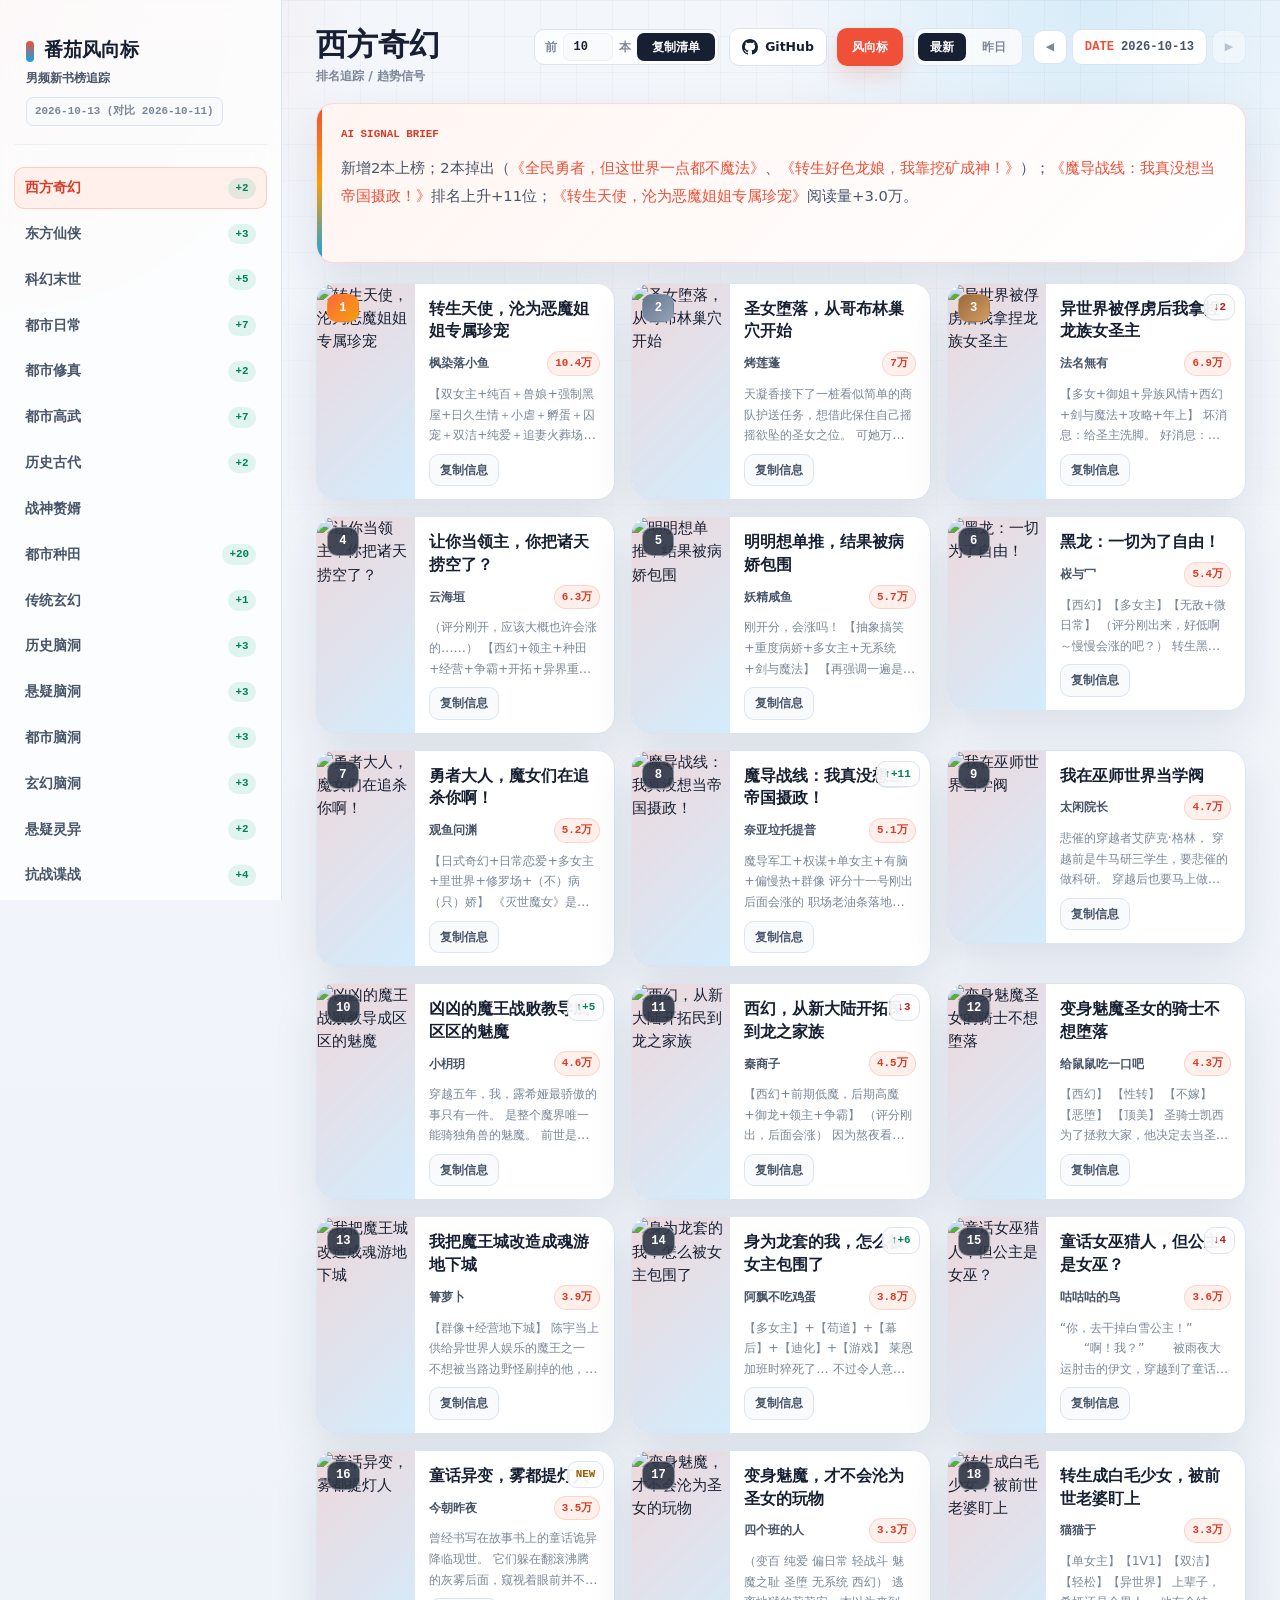
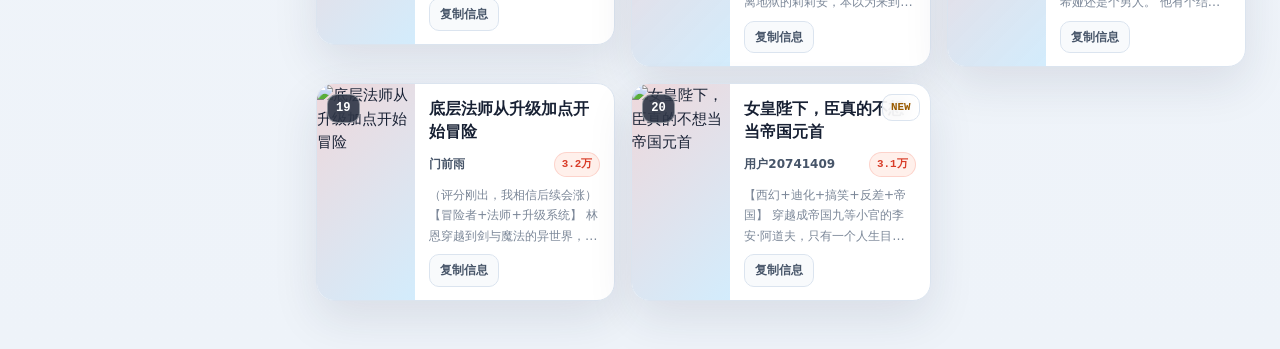
==== commit 38d56c96: "fix: update ranks to 2026-10-13, fix workflow YAML syntax, add no-referrer for cover images, and sor" ====
--- a/index.html
+++ b/index.html
@@ -7,6 +7,7 @@
     <link rel="stylesheet" href="css/style.css">
     <link rel="icon" type="image/svg+xml" href="favicon.svg">
     <meta name="description" content="番茄小说男频新书榜趋势分析与风向标">
+    <meta name="referrer" content="no-referrer">
 </head>
 <body>
     <div class="app-container">
